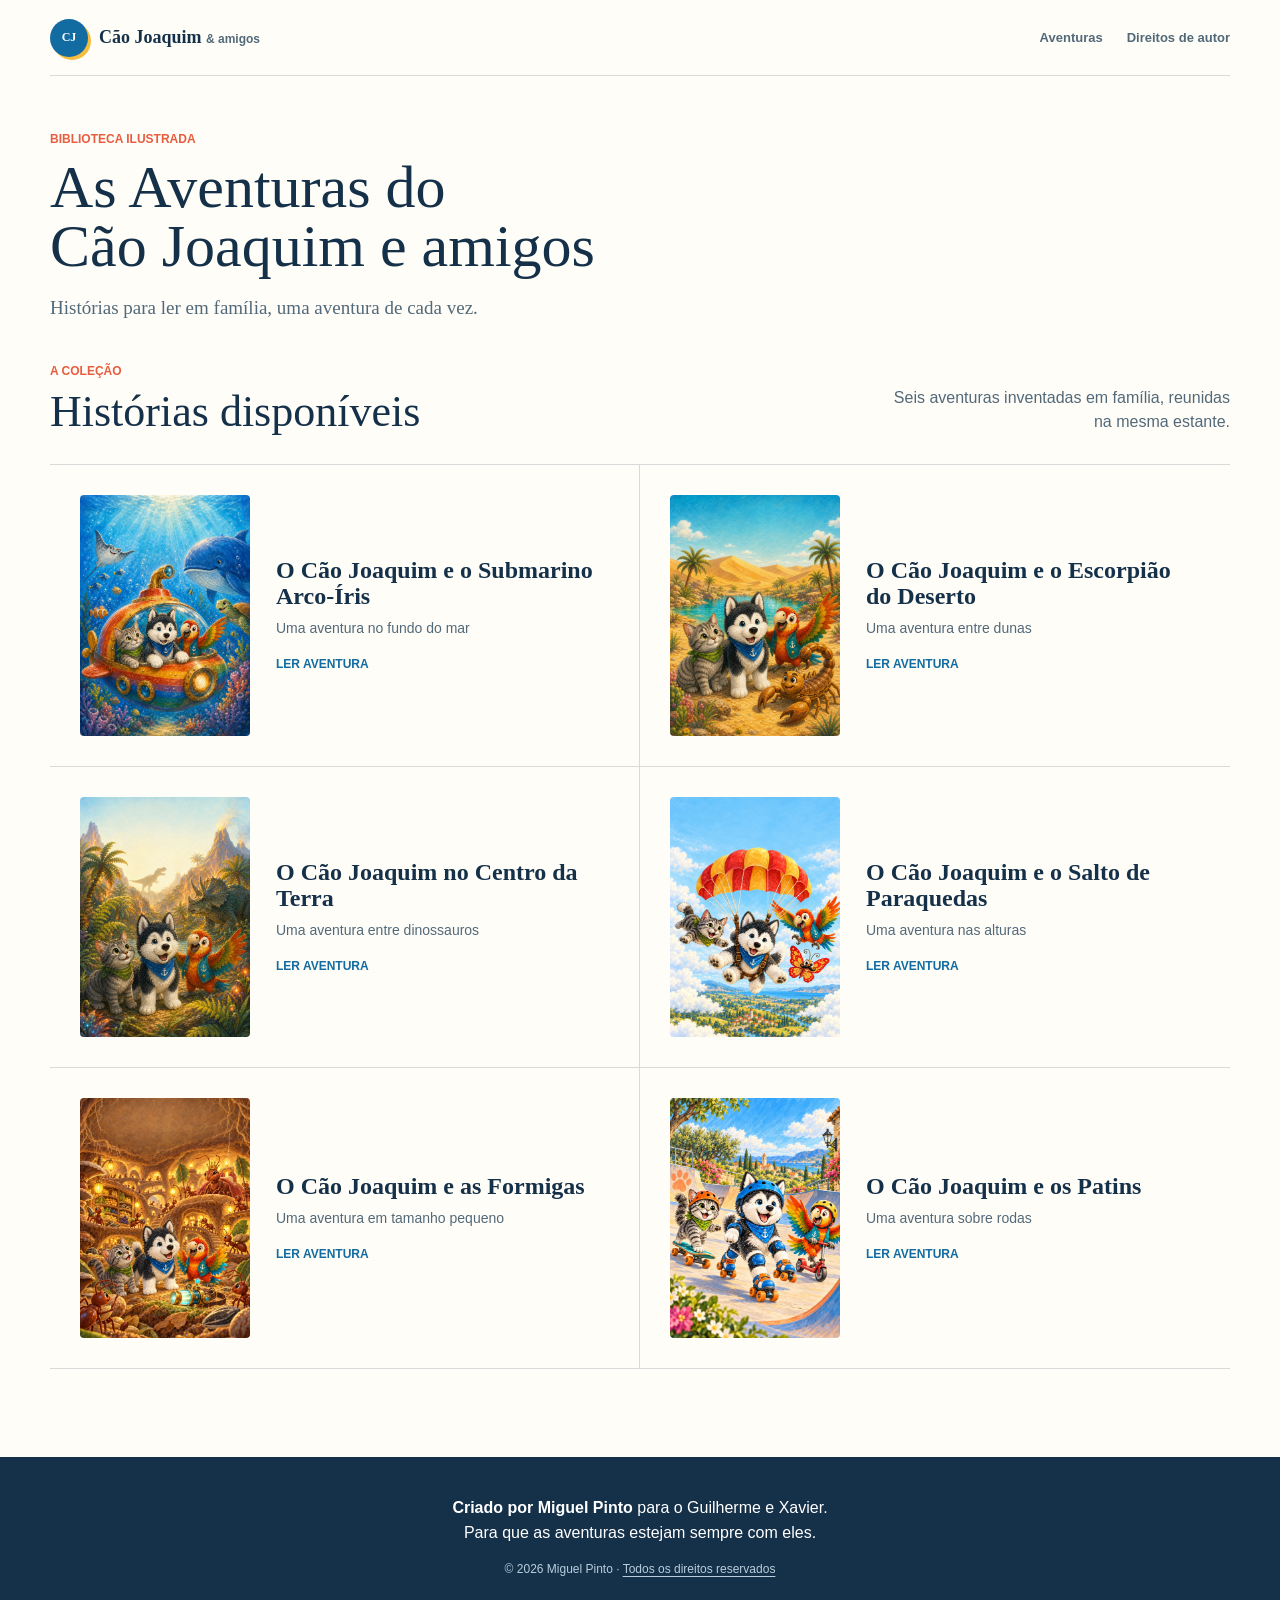
==== index.html @ 84d0a7e4 "Add Cão Joaquim roller-skating story" ====
<!doctype html>
<html lang="pt-PT">
<head>
  <meta charset="utf-8">
  <meta name="viewport" content="width=device-width, initial-scale=1, viewport-fit=cover">
  <meta name="description" content="As Aventuras do Cão Joaquim e amigos: histórias ilustradas para ler e reler em família.">
  <meta name="theme-color" content="#eaf7fc">
  <meta name="copyright" content="© 2026 Miguel Pinto. Todos os direitos reservados.">
  <title>As Aventuras do Cão Joaquim e amigos</title>
  <link rel="icon" href="assets/favicon.svg" type="image/svg+xml">
  <link rel="preload" as="image" href="books/cao-joaquim-submarino/images/cover.webp">
  <link rel="preload" as="image" href="books/cao-joaquim-deserto/images/cover.webp">
  <link rel="preload" as="image" href="books/cao-joaquim-centro-terra/images/cover.webp">
  <link rel="preload" as="image" href="books/cao-joaquim-paraquedas/images/cover.webp">
  <link rel="preload" as="image" href="books/cao-joaquim-formigas/images/cover.webp">
  <link rel="preload" as="image" href="books/cao-joaquim-patins/images/cover.webp">
  <link rel="stylesheet" href="assets/css/site.css">
</head>
<body class="library-body">
  <header class="library-header">
    <a class="brand" href="index.html" aria-label="Página inicial">
      <span class="brand-mark" aria-hidden="true">CJ</span>
      <span>Cão Joaquim <small>&amp; amigos</small></span>
    </a>
    <nav aria-label="Navegação principal">
      <a href="#aventuras">Aventuras</a>
      <a href="direitos.html">Direitos de autor</a>
    </nav>
  </header>

  <main>
    <section class="collection-intro" aria-labelledby="collection-title">
      <p class="eyebrow">Biblioteca ilustrada</p>
      <h1 id="collection-title">As Aventuras do<br>Cão Joaquim e amigos</h1>
      <p>Histórias para ler em família, uma aventura de cada vez.</p>
    </section>

    <section class="books-section" id="aventuras" aria-labelledby="books-title">
      <div class="section-heading">
        <div>
          <p class="section-kicker">A coleção</p>
          <h2 id="books-title">Histórias disponíveis</h2>
        </div>
        <p>Seis aventuras inventadas em família, reunidas na mesma estante.</p>
      </div>
      <div class="book-grid" id="bookGrid" aria-label="Livros"></div>
    </section>
  </main>

  <footer class="library-footer">
    <p><strong>Criado por Miguel Pinto</strong> para o Guilherme e Xavier.</p>
    <p>Para que as aventuras estejam sempre com eles.</p>
    <p>© 2026 Miguel Pinto · <a href="direitos.html">Todos os direitos reservados</a></p>
  </footer>
  <script src="assets/js/library.js?v=20260929-1"></script>
</body>
</html>
---- assets/css/site.css ----
:root {
  --sky: #eaf7fc;
  --paper: #fffdf8;
  --white: #ffffff;
  --ink: #153049;
  --muted: #526979;
  --blue: #126ba1;
  --blue-dark: #0a507d;
  --coral: #e85d3f;
  --sun: #f5bd3e;
  --seafoam: #ccefe5;
  --line: rgba(21, 48, 73, .16);
  --shadow: rgba(17, 55, 80, .16);
}

* { box-sizing: border-box; letter-spacing: 0; }
html { scroll-behavior: smooth; }
html, body { min-height: 100%; margin: 0; }
body {
  color: var(--ink);
  background: var(--sky);
  font-family: Arial, Helvetica, sans-serif;
  -webkit-font-smoothing: antialiased;
}
button, img, a { -webkit-tap-highlight-color: transparent; }
a { color: inherit; }
img { max-width: 100%; }

/* Shared */
.eyebrow, .section-kicker {
  margin: 0 0 12px;
  color: var(--coral);
  font-size: 12px;
  font-weight: 800;
  text-transform: uppercase;
}
.library-header a:focus-visible,
.library-card:focus-visible,
.nav-button:focus-visible,
.reader-home:focus-visible {
  outline: 3px solid var(--coral);
  outline-offset: 3px;
}

/* Library */
.library-body { background: var(--paper); }
.library-header {
  width: min(1180px, calc(100% - 40px));
  min-height: 76px;
  margin: 0 auto;
  display: flex;
  align-items: center;
  justify-content: space-between;
  gap: 24px;
  border-bottom: 1px solid var(--line);
}
.brand {
  display: inline-flex;
  align-items: center;
  gap: 11px;
  font-family: Georgia, "Times New Roman", serif;
  font-size: 18px;
  font-weight: 700;
  text-decoration: none;
}
.brand small { color: var(--muted); font: 600 12px/1 Arial, Helvetica, sans-serif; }
.brand-mark, .reader-brand {
  width: 38px;
  aspect-ratio: 1;
  display: grid;
  place-items: center;
  flex: 0 0 auto;
  border-radius: 50%;
  color: var(--white);
  background: var(--blue);
  font-size: 12px;
  font-weight: 900;
  box-shadow: 3px 3px 0 var(--sun);
}
.library-header nav { display: flex; align-items: center; gap: 24px; }
.library-header nav a {
  color: var(--muted);
  font-size: 13px;
  font-weight: 700;
  text-decoration: none;
}
.library-header nav a:hover { color: var(--blue); }

.library-body main { overflow: hidden; }
.collection-intro {
  width: min(1180px, calc(100% - 40px));
  margin: 0 auto;
  padding: 56px 0 42px;
}
.collection-intro h1 {
  max-width: 820px;
  margin: 0;
  font: 400 60px/.98 Georgia, "Times New Roman", serif;
}
.collection-intro > p:last-child {
  max-width: 590px;
  margin: 18px 0 0;
  color: var(--muted);
  font: 400 19px/1.5 Georgia, "Times New Roman", serif;
}

.books-section {
  width: min(1180px, calc(100% - 40px));
  margin: 0 auto;
  padding-bottom: 88px;
}
.section-heading {
  display: flex;
  align-items: end;
  justify-content: space-between;
  gap: 30px;
  margin-bottom: 30px;
}
.section-heading h2 { margin: 0; font: 400 44px/1 Georgia, "Times New Roman", serif; }
.section-heading > p { max-width: 350px; margin: 0; color: var(--muted); line-height: 1.5; text-align: right; }
.book-grid { display: grid; grid-template-columns: repeat(2, minmax(0, 1fr)); border-top: 1px solid var(--line); }
.library-card {
  min-width: 0;
  display: grid;
  grid-template-columns: 170px minmax(0, 1fr);
  gap: 26px;
  align-items: center;
  padding: 30px;
  border-bottom: 1px solid var(--line);
  text-decoration: none;
}
.library-card:nth-child(odd) { border-right: 1px solid var(--line); }
.library-card:hover { background: #f4fbfd; }
.card-cover {
  position: relative;
  aspect-ratio: .707 / 1;
  overflow: hidden;
  border-radius: 4px;
  background: #d7edf7;
}
.card-cover img { width: 100%; height: 100%; display: block; object-fit: cover; }
.card-info h3 { margin: 0 0 8px; font: 700 24px/1.08 Georgia, "Times New Roman", serif; }
.card-info p { margin: 0; color: var(--muted); font-size: 14px; line-height: 1.5; }
.card-tag {
  display: inline-block;
  margin-top: 18px;
  color: var(--blue);
  font-size: 12px;
  font-weight: 900;
  text-transform: uppercase;
}
.library-card.soon { color: #6a7780; }
.library-card.soon:hover { background: transparent; }
.placeholder-cover {
  height: 100%;
  display: grid;
  place-items: center;
  border: 2px dashed rgba(21,48,73,.24);
  color: var(--blue);
  background: var(--sky);
  font: 700 42px/1 Georgia, serif;
}
.library-footer {
  padding: 42px 20px;
  color: var(--white);
  background: var(--ink);
  text-align: center;
}
.library-footer p { margin: 0 0 7px; }
.library-footer p:last-child { margin-top: 20px; color: #b8cedd; font-size: 12px; }
.library-footer a { text-underline-offset: 3px; }

/* Reader */
.reader-body { overflow: hidden; background: #d9edf6; }
.site-shell { min-height: 100svh; display: grid; grid-template-rows: 58px minmax(0, 1fr) 72px; }
.site-header {
  position: relative;
  z-index: 3;
  display: grid;
  grid-template-columns: 1fr minmax(0, 2fr) 1fr;
  align-items: center;
  gap: 16px;
  padding: 0 22px;
  border-bottom: 1px solid var(--line);
  background: rgba(255,255,255,.92);
}
.reader-home {
  justify-self: start;
  display: inline-flex;
  align-items: center;
  gap: 8px;
  color: var(--muted);
  font-size: 13px;
  font-weight: 700;
  text-decoration: none;
}
.site-title {
  margin: 0;
  overflow: hidden;
  color: var(--ink);
  font: 400 16px/1 Georgia, "Times New Roman", serif;
  text-align: center;
  text-overflow: ellipsis;
  white-space: nowrap;
}
.reader-brand { width: 34px; justify-self: end; box-shadow: 2px 2px 0 var(--sun); }
.reader { min-height: 0; position: relative; }
.stage {
  width: 100%;
  height: 100%;
  display: grid;
  place-items: center;
  overflow: hidden;
  padding: 14px 24px;
  touch-action: pan-y;
}
.book {
  min-width: 0;
  max-height: 100%;
  display: grid;
  isolation: isolate;
  filter: drop-shadow(0 16px 20px var(--shadow));
  animation: page-in 180ms ease-out both;
}
.book.spread {
  width: min(92vw, calc((100svh - 166px) * 1.64), 1280px);
  grid-template-columns: repeat(2, minmax(0, 1fr));
  aspect-ratio: 1.64 / 1;
}
.book.single {
  width: min(88vw, calc((100svh - 166px) * .82), 640px);
  grid-template-columns: minmax(0, 1fr);
  aspect-ratio: .82 / 1;
}
.book.single.image-view {
  width: min(94vw, calc((100svh - 166px) * 1.414), 1100px);
  aspect-ratio: 1.414 / 1;
}
.book-page {
  position: relative;
  min-width: 0;
  aspect-ratio: .82 / 1;
  overflow: hidden;
  border: 1px solid var(--line);
  background: var(--paper);
}
.book.single.image-view .book-page { aspect-ratio: 1.414 / 1; }
.book.spread .book-page.left { border-right: 0; }
.book.spread .book-page.right { box-shadow: inset 16px 0 18px -22px rgba(0,0,0,.42); }
.image-page { display: flex; align-items: center; justify-content: center; background: #d8edf5; }
.image-page img { width: 100%; height: 100%; display: block; object-fit: contain; user-select: none; -webkit-user-drag: none; }
.cover-page { background: #0f74aa; }
.cover-page img { width: 100%; height: 100%; display: block; object-fit: cover; user-select: none; -webkit-user-drag: none; }
.reader-cover-copy {
  position: absolute;
  inset: 5% 7% auto;
  color: #083e68;
  text-align: center;
  text-shadow: 0 2px 0 rgba(255,255,255,.92), 0 0 12px rgba(255,255,255,.8);
}
.reader-cover-copy h1 { margin: 0; font: 700 32px/.95 Georgia, "Times New Roman", serif; }
.reader-cover-copy p { margin: 6px 0 0; color: #c74630; font: 700 27px/.95 Georgia, "Times New Roman", serif; }
.reader-cover-credit {
  position: absolute;
  inset: auto 8% 3.4%;
  margin: 0;
  color: var(--white);
  font: 700 11px/1.25 Arial, Helvetica, sans-serif;
  text-align: center;
  text-shadow: 0 1px 4px rgba(0,0,0,.7);
}
.text-page, .ending-page, .sound-page {
  display: flex;
  align-items: center;
  justify-content: center;
  padding: 10%;
  background: var(--paper);
}
.text-page::before, .ending-page::before, .sound-page::before {
  content: "";
  position: absolute;
  inset: 4%;
  border: 1px solid rgba(18,107,161,.12);
  pointer-events: none;
}
.story-block { width: min(100%, 420px); position: relative; z-index: 1; }
.story-block h2 { margin: 0 0 20px; color: var(--blue-dark); font: 700 30px/1.05 Georgia, "Times New Roman", serif; }
.story-block p { margin: 0 0 11px; font: 400 15px/1.52 Georgia, "Times New Roman", serif; }
.sound-word {
  display: block;
  margin: 0 0 24px;
  color: var(--coral);
  font: 900 68px/.9 Arial, Helvetica, sans-serif;
  transform: rotate(-3deg);
}
.ending-page .story-block { text-align: center; }
.end-mark { margin-top: 24px !important; color: var(--coral); font-style: italic !important; font-weight: 700 !important; }
.page-number { position: absolute; bottom: 3.2%; color: #8c9ca6; font-size: 10px; line-height: 1; }
.page-number.left { left: 4.2%; }
.page-number.right { right: 4.2%; }
.reader-controls {
  position: relative;
  z-index: 3;
  display: grid;
  grid-template-columns: 48px minmax(130px, 240px) 48px;
  align-items: center;
  justify-content: center;
  gap: 16px;
  padding: 8px 20px 12px;
  border-top: 1px solid var(--line);
  background: rgba(255,255,255,.92);
}
.nav-button {
  width: 48px;
  height: 48px;
  display: grid;
  place-items: center;
  border: 2px solid var(--ink);
  border-radius: 50%;
  color: var(--ink);
  background: var(--white);
  cursor: pointer;
  font-size: 22px;
  transition: background 150ms ease, color 150ms ease;
}
.nav-button:hover:not(:disabled) { color: var(--white); background: var(--ink); }
.nav-button:disabled { border-color: #aebbc3; color: #aebbc3; cursor: default; opacity: .55; }
.reader-position { min-width: 0; text-align: center; }
.reader-position output { display: block; margin: 0 0 8px; color: var(--muted); font-size: 11px; font-weight: 700; }
.progress-track { width: 100%; height: 4px; overflow: hidden; border-radius: 2px; background: #c3d9e5; }
.progress-track span { display: block; width: 0; height: 100%; background: var(--coral); transition: width 180ms ease-out; }
.noscript { position: fixed; inset: 0; z-index: 10; display: grid; place-items: center; padding: 24px; background: var(--sky); text-align: center; }

/* Rights */
.rights-body { background: var(--paper); }
.rights-shell { width: min(760px, calc(100% - 40px)); margin: 0 auto; padding: 64px 0 88px; }
.rights-back { display: inline-block; margin-bottom: 56px; color: var(--muted); font-size: 13px; font-weight: 700; text-decoration: none; }
.rights-shell h1 { margin: 0 0 14px; font: 400 60px/1 Georgia, "Times New Roman", serif; }
.rights-lead { margin: 0 0 42px; color: var(--muted); font: 400 19px/1.5 Georgia, "Times New Roman", serif; }
.rights-content { padding: 34px 0; border-top: 2px solid var(--ink); border-bottom: 1px solid var(--line); }
.rights-content h2 { margin: 32px 0 10px; font: 700 23px/1.15 Georgia, "Times New Roman", serif; }
.rights-content h2:first-child { margin-top: 0; }
.rights-content p, .rights-content li { line-height: 1.65; }
.rights-content li { margin-bottom: 7px; }
.rights-note { margin-top: 28px; color: var(--muted); font-size: 13px; line-height: 1.55; }

@keyframes page-in {
  from { opacity: 0; transform: translateX(var(--entry-x, 0)); }
  to { opacity: 1; transform: translateX(0); }
}

@media (max-width: 900px) {
  .collection-intro h1 { font-size: 52px; }
  .library-card { grid-template-columns: 140px minmax(0, 1fr); }
}

@media (max-width: 720px) {
  .library-header { width: min(100% - 28px, 1180px); min-height: 66px; }
  .library-header nav { gap: 14px; }
  .library-header nav a:first-child { display: none; }
  .brand { font-size: 16px; }
  .brand small { display: block; margin-top: 2px; }
  .collection-intro { width: min(100% - 28px, 1180px); padding: 42px 0 34px; }
  .collection-intro h1 { font-size: 42px; }
  .collection-intro > p:last-child { font-size: 17px; }
  .books-section { width: min(100% - 28px, 1180px); padding-bottom: 64px; }
  .section-heading { align-items: start; flex-direction: column; }
  .section-heading h2 { font-size: 36px; }
  .section-heading > p { text-align: left; }
  .book-grid { grid-template-columns: 1fr; }
  .library-card, .library-card:nth-child(odd) { grid-template-columns: 110px minmax(0, 1fr); padding: 22px 0; border-right: 0; }
  .card-info h3 { font-size: 21px; }

  .site-shell { grid-template-rows: 52px minmax(0, 1fr) 68px; }
  .site-header { grid-template-columns: auto minmax(0, 1fr) auto; padding: 0 12px; gap: 9px; }
  .reader-home span:last-child { display: none; }
  .site-title { font-size: 14px; }
  .reader-brand { width: 30px; font-size: 10px; }
  .stage { padding: 10px 12px; }
  .book.single { width: min(92vw, calc((100svh - 140px) * .82)); }
  .book.single.image-view { width: min(96vw, calc((100svh - 140px) * 1.414)); }
  .story-block h2 { font-size: 26px; }
  .story-block p { font-size: 14px; line-height: 1.45; }
  .sound-word { font-size: 52px; }
  .reader-cover-copy h1 { font-size: 28px; }
  .reader-cover-copy p { font-size: 24px; }
  .reader-controls { grid-template-columns: 46px minmax(100px, 170px) 46px; gap: 10px; padding: 7px 12px 9px; }
  .nav-button { width: 46px; height: 46px; }

  .rights-shell { width: min(100% - 32px, 760px); padding: 46px 0 64px; }
  .rights-back { margin-bottom: 40px; }
  .rights-shell h1 { font-size: 44px; }
}

@media (max-height: 590px) {
  .site-shell { grid-template-rows: 44px minmax(0, 1fr) 58px; }
  .stage { padding: 7px 16px; }
  .book.spread { width: min(92vw, calc((100svh - 116px) * 1.64)); }
  .book.single { width: min(86vw, calc((100svh - 116px) * .82)); }
  .book.single.image-view { width: min(92vw, calc((100svh - 116px) * 1.414)); }
  .story-block h2 { margin-bottom: 12px; font-size: 23px; }
  .story-block p { margin-bottom: 7px; font-size: 12px; line-height: 1.32; }
  .sound-word { margin-bottom: 12px; font-size: 46px; }
  .reader-controls { grid-template-columns: 42px minmax(100px, 180px) 42px; padding: 4px 16px; }
  .nav-button { width: 42px; height: 42px; }
}

@media (prefers-reduced-motion: reduce) {
  html { scroll-behavior: auto; }
  .book, .library-card { animation: none; transition: none; }
  .progress-track span { transition: none; }
}
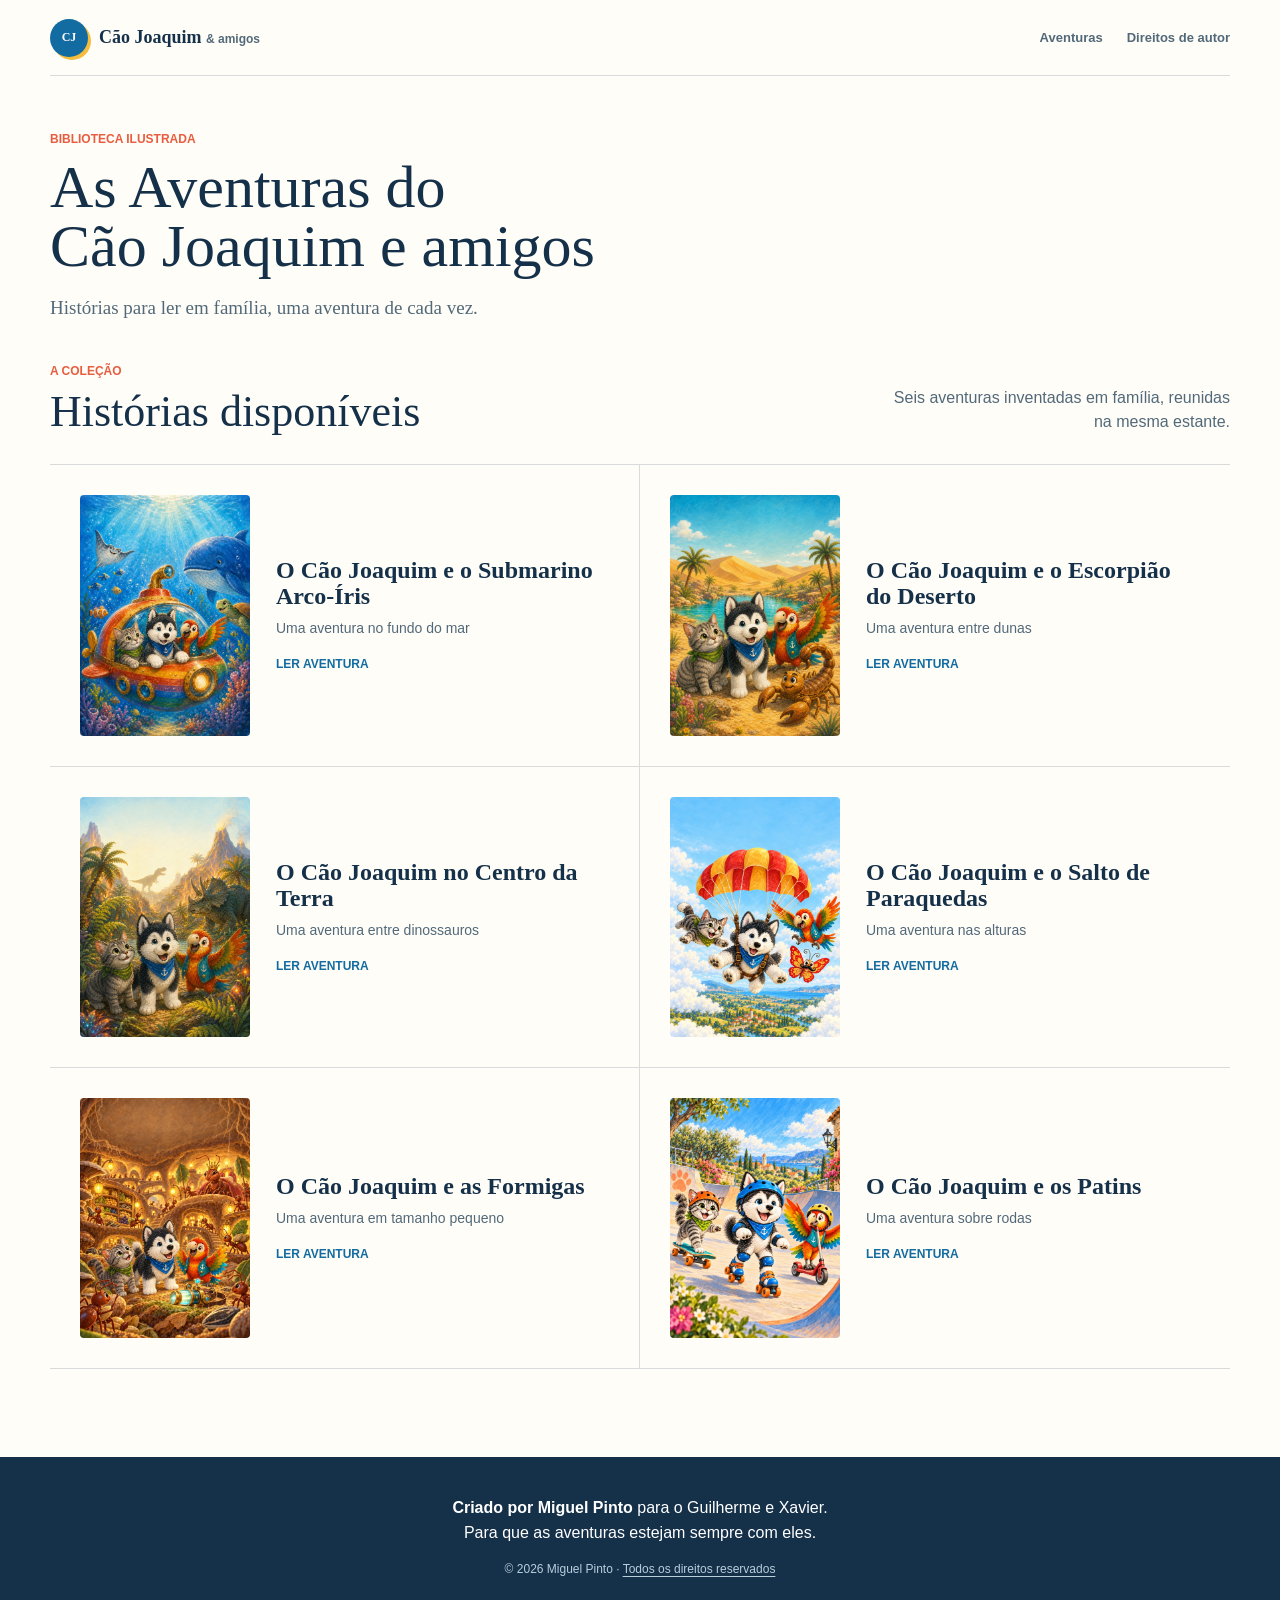
==== commit 9ffc59ed: "Correct anatomy in roller-skating illustrations" ====
--- a/index.html
+++ b/index.html
@@ -13,7 +13,7 @@
   <link rel="preload" as="image" href="books/cao-joaquim-centro-terra/images/cover.webp">
   <link rel="preload" as="image" href="books/cao-joaquim-paraquedas/images/cover.webp">
   <link rel="preload" as="image" href="books/cao-joaquim-formigas/images/cover.webp">
-  <link rel="preload" as="image" href="books/cao-joaquim-patins/images/cover.webp">
+  <link rel="preload" as="image" href="books/cao-joaquim-patins/images/cover.webp?v=20260929-2">
   <link rel="stylesheet" href="assets/css/site.css">
 </head>
 <body class="library-body">
@@ -52,6 +52,6 @@
     <p>Para que as aventuras estejam sempre com eles.</p>
     <p>© 2026 Miguel Pinto · <a href="direitos.html">Todos os direitos reservados</a></p>
   </footer>
-  <script src="assets/js/library.js?v=20260929-1"></script>
+  <script src="assets/js/library.js?v=20260929-2"></script>
 </body>
 </html>
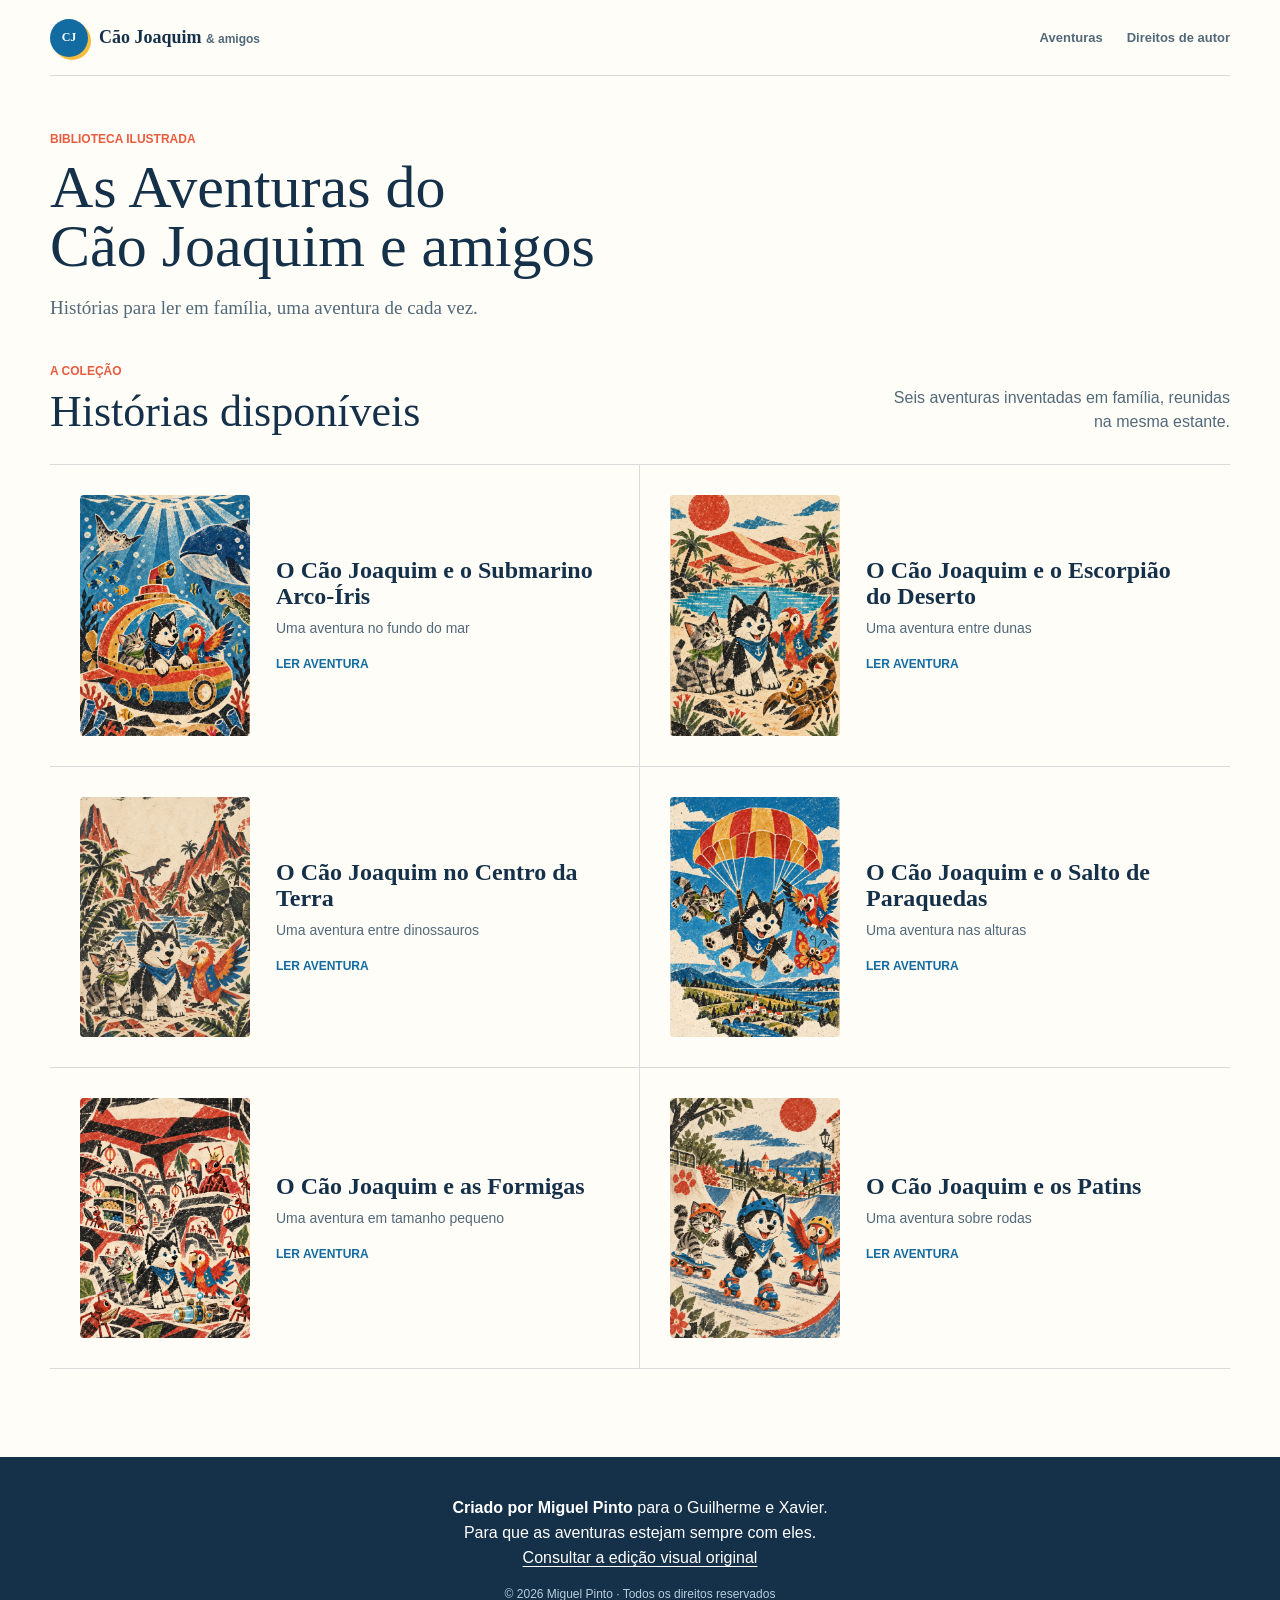
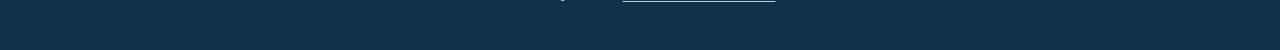
==== commit 8b0276bc: "Promote illustrated edition and archive V1" ====
--- a/index.html
+++ b/index.html
@@ -4,16 +4,16 @@
   <meta charset="utf-8">
   <meta name="viewport" content="width=device-width, initial-scale=1, viewport-fit=cover">
   <meta name="description" content="As Aventuras do Cão Joaquim e amigos: histórias ilustradas para ler e reler em família.">
-  <meta name="theme-color" content="#eaf7fc">
+  <meta name="theme-color" content="#f3eadb">
   <meta name="copyright" content="© 2026 Miguel Pinto. Todos os direitos reservados.">
   <title>As Aventuras do Cão Joaquim e amigos</title>
   <link rel="icon" href="assets/favicon.svg" type="image/svg+xml">
-  <link rel="preload" as="image" href="books/cao-joaquim-submarino/images/cover.webp">
-  <link rel="preload" as="image" href="books/cao-joaquim-deserto/images/cover.webp">
-  <link rel="preload" as="image" href="books/cao-joaquim-centro-terra/images/cover.webp">
-  <link rel="preload" as="image" href="books/cao-joaquim-paraquedas/images/cover.webp">
-  <link rel="preload" as="image" href="books/cao-joaquim-formigas/images/cover.webp">
-  <link rel="preload" as="image" href="books/cao-joaquim-patins/images/cover.webp?v=20260929-2">
+  <link rel="preload" as="image" href="books/cao-joaquim-submarino/images/cover.webp?v=20260929-4">
+  <link rel="preload" as="image" href="books/cao-joaquim-deserto/images/cover.webp?v=20260929-4">
+  <link rel="preload" as="image" href="books/cao-joaquim-centro-terra/images/cover.webp?v=20260929-4">
+  <link rel="preload" as="image" href="books/cao-joaquim-paraquedas/images/cover.webp?v=20260929-4">
+  <link rel="preload" as="image" href="books/cao-joaquim-formigas/images/cover.webp?v=20260929-4">
+  <link rel="preload" as="image" href="books/cao-joaquim-patins/images/cover.webp?v=20260929-4">
   <link rel="stylesheet" href="assets/css/site.css">
 </head>
 <body class="library-body">
@@ -50,8 +50,9 @@
   <footer class="library-footer">
     <p><strong>Criado por Miguel Pinto</strong> para o Guilherme e Xavier.</p>
     <p>Para que as aventuras estejam sempre com eles.</p>
+    <p><a href="v1/index.html">Consultar a edição visual original</a></p>
     <p>© 2026 Miguel Pinto · <a href="direitos.html">Todos os direitos reservados</a></p>
   </footer>
-  <script src="assets/js/library.js?v=20260929-2"></script>
+  <script src="assets/js/library.js?v=20260929-4"></script>
 </body>
 </html>
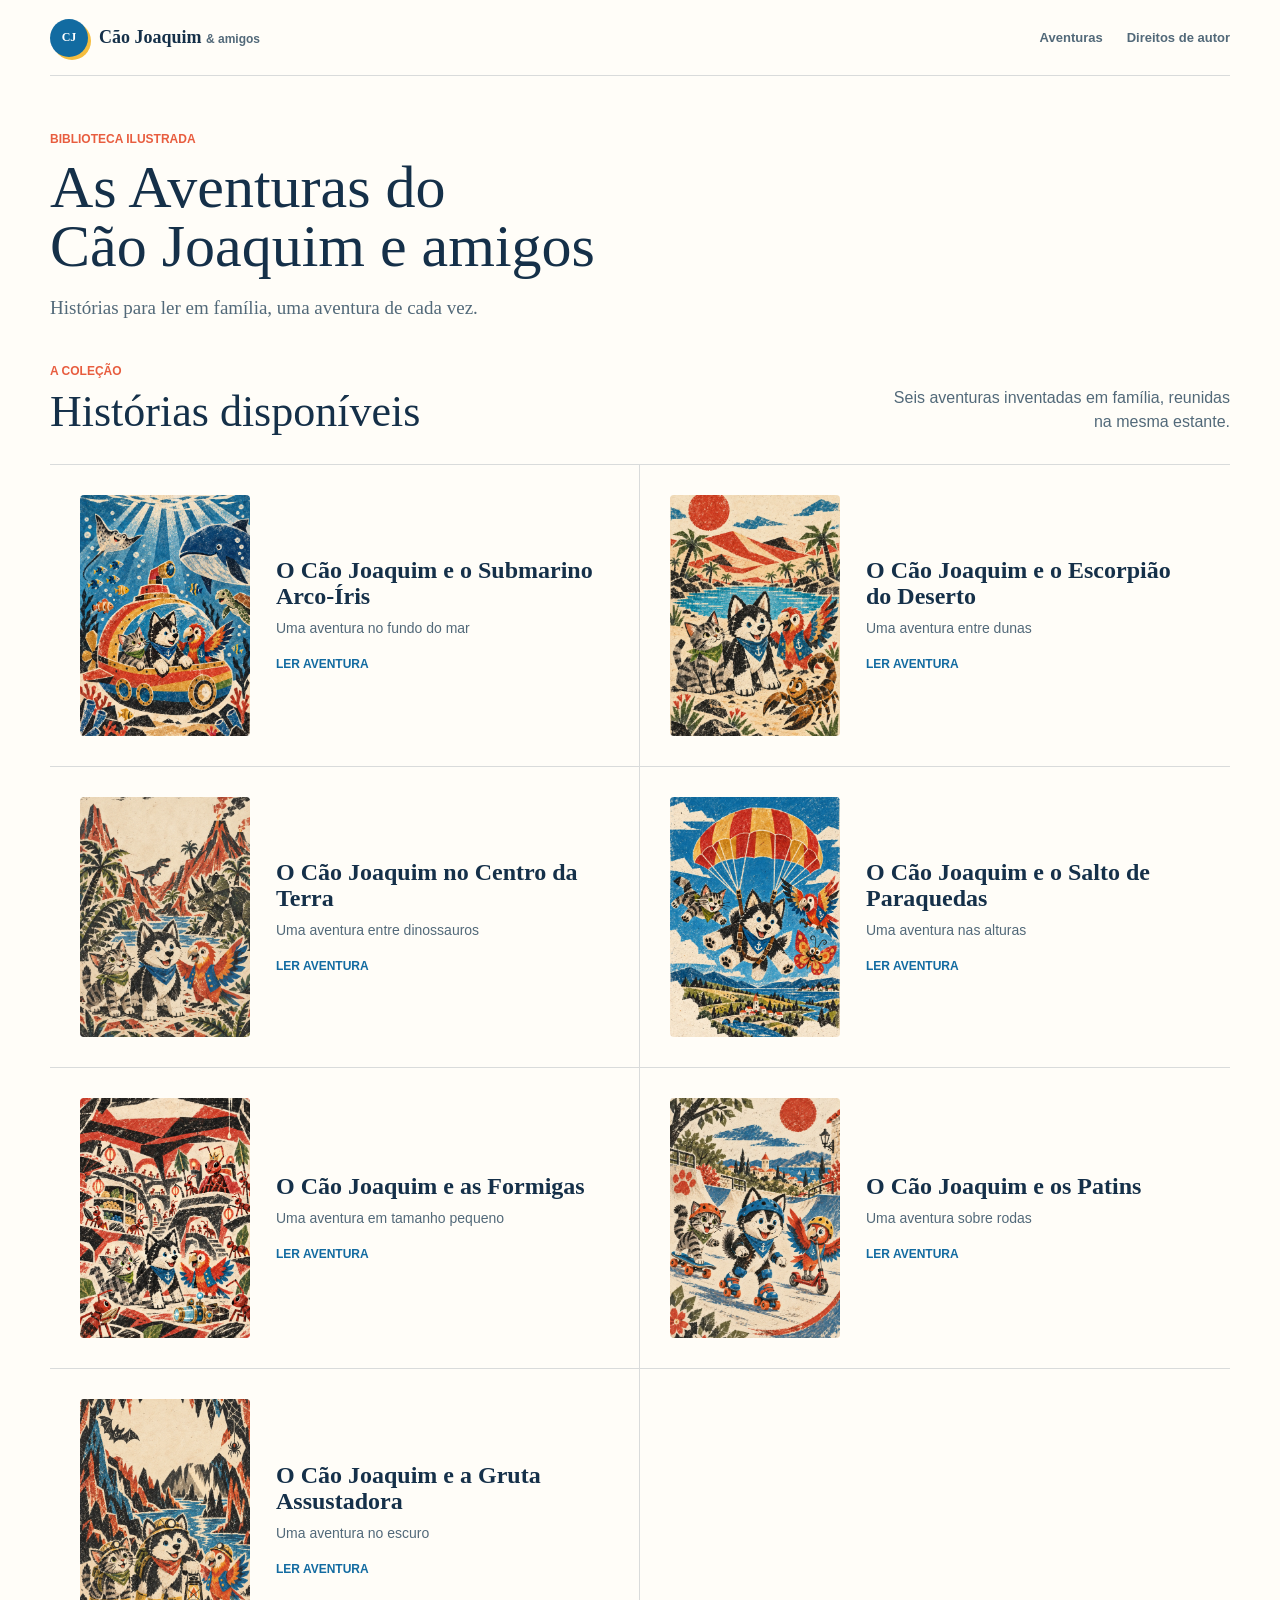
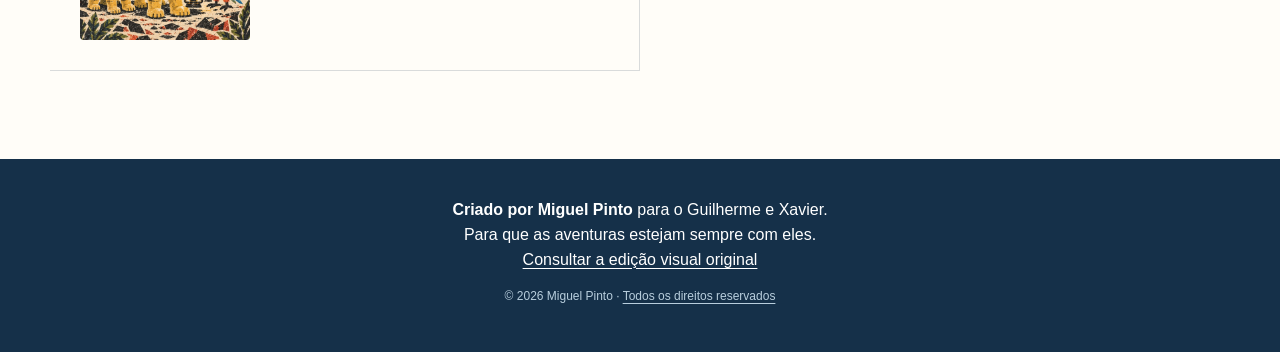
==== commit bf9d9bb2: "Adicionar historia da Gruta Assustadora" ====
--- a/index.html
+++ b/index.html
@@ -53,6 +53,6 @@
     <p><a href="v1/index.html">Consultar a edição visual original</a></p>
     <p>© 2026 Miguel Pinto · <a href="direitos.html">Todos os direitos reservados</a></p>
   </footer>
-  <script src="assets/js/library.js?v=20260929-4"></script>
+  <script src="assets/js/library.js?v=20261008-1"></script>
 </body>
 </html>
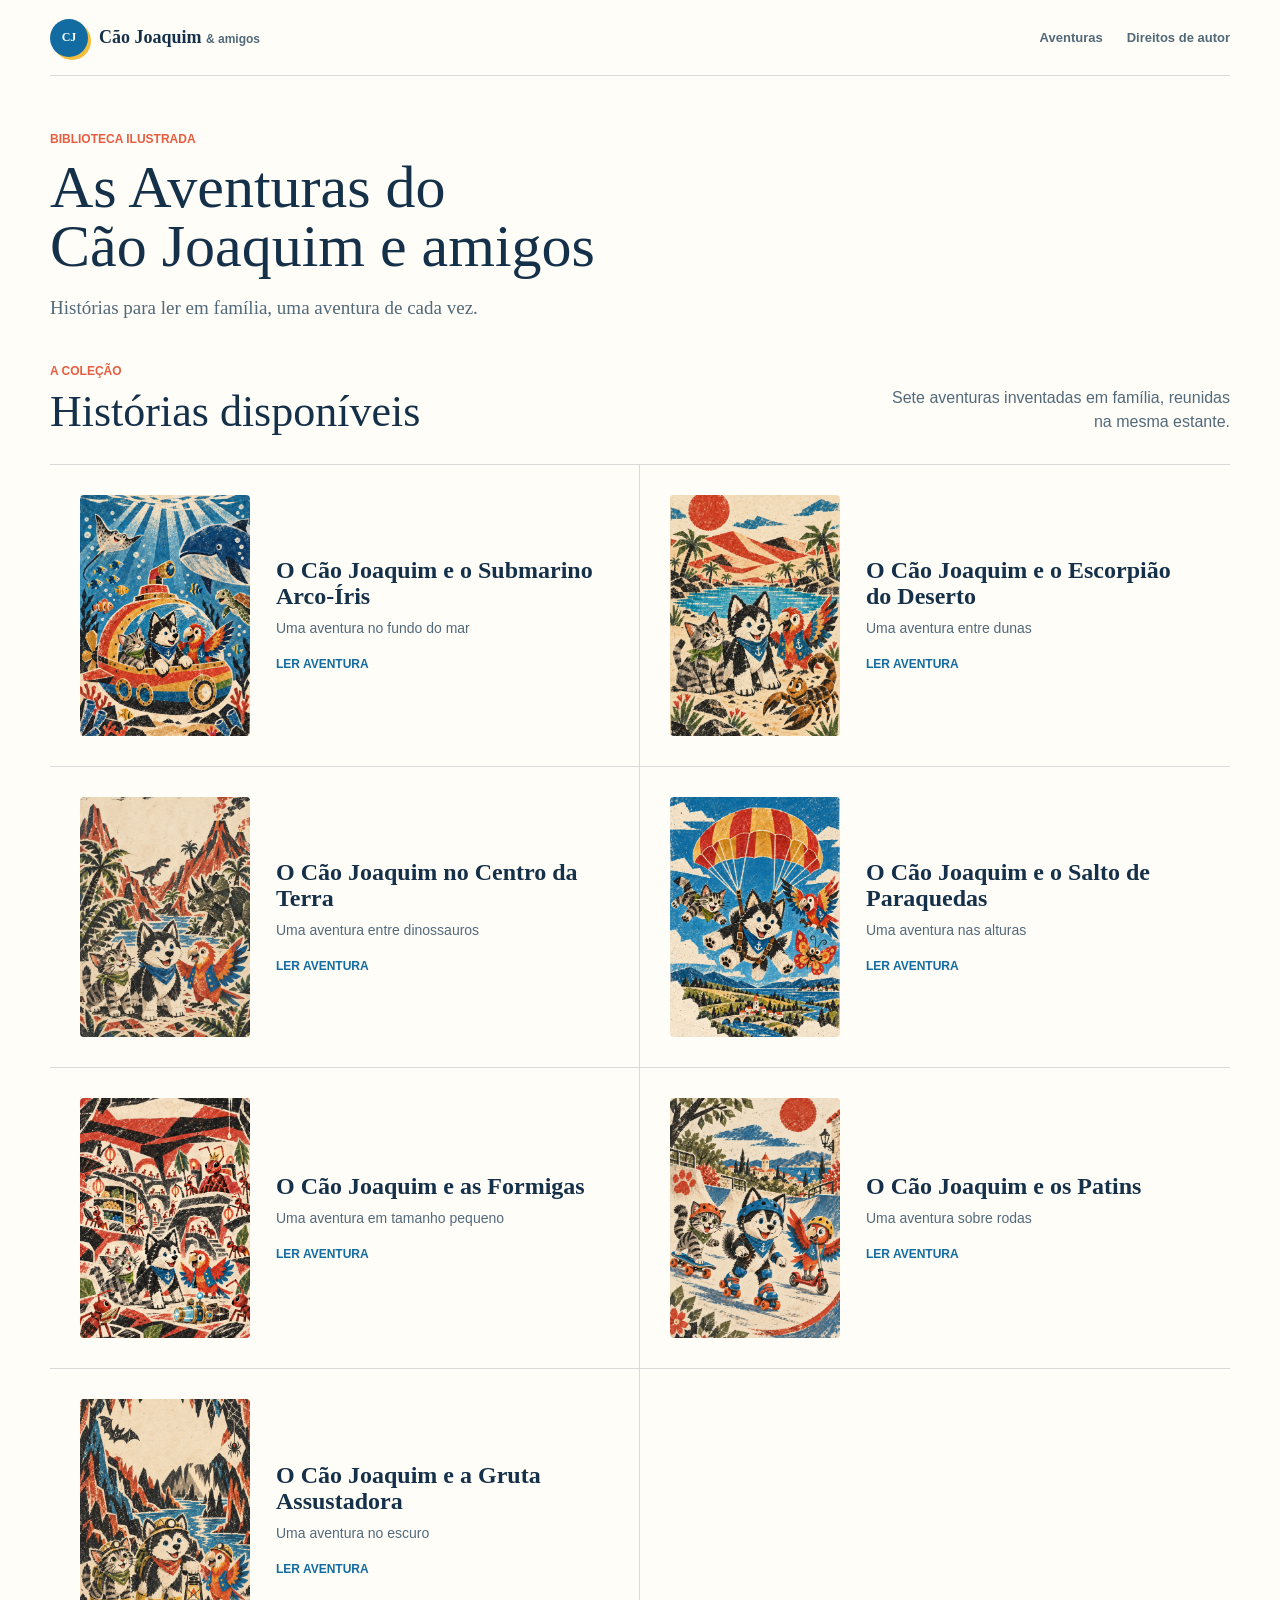
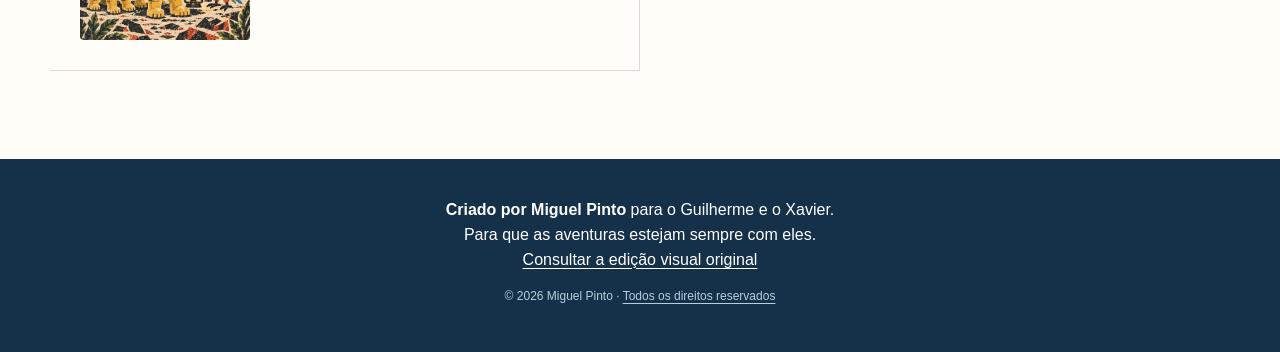
==== commit 64392ca1: "Aplicar revisao dos textos" ====
--- a/index.html
+++ b/index.html
@@ -41,18 +41,18 @@
           <p class="section-kicker">A coleção</p>
           <h2 id="books-title">Histórias disponíveis</h2>
         </div>
-        <p>Seis aventuras inventadas em família, reunidas na mesma estante.</p>
+        <p>Sete aventuras inventadas em família, reunidas na mesma estante.</p>
       </div>
       <div class="book-grid" id="bookGrid" aria-label="Livros"></div>
     </section>
   </main>
 
   <footer class="library-footer">
-    <p><strong>Criado por Miguel Pinto</strong> para o Guilherme e Xavier.</p>
+    <p><strong>Criado por Miguel Pinto</strong> para o Guilherme e o Xavier.</p>
     <p>Para que as aventuras estejam sempre com eles.</p>
     <p><a href="v1/index.html">Consultar a edição visual original</a></p>
     <p>© 2026 Miguel Pinto · <a href="direitos.html">Todos os direitos reservados</a></p>
   </footer>
-  <script src="assets/js/library.js?v=20261008-1"></script>
+  <script src="assets/js/library.js?v=20261013-1"></script>
 </body>
 </html>
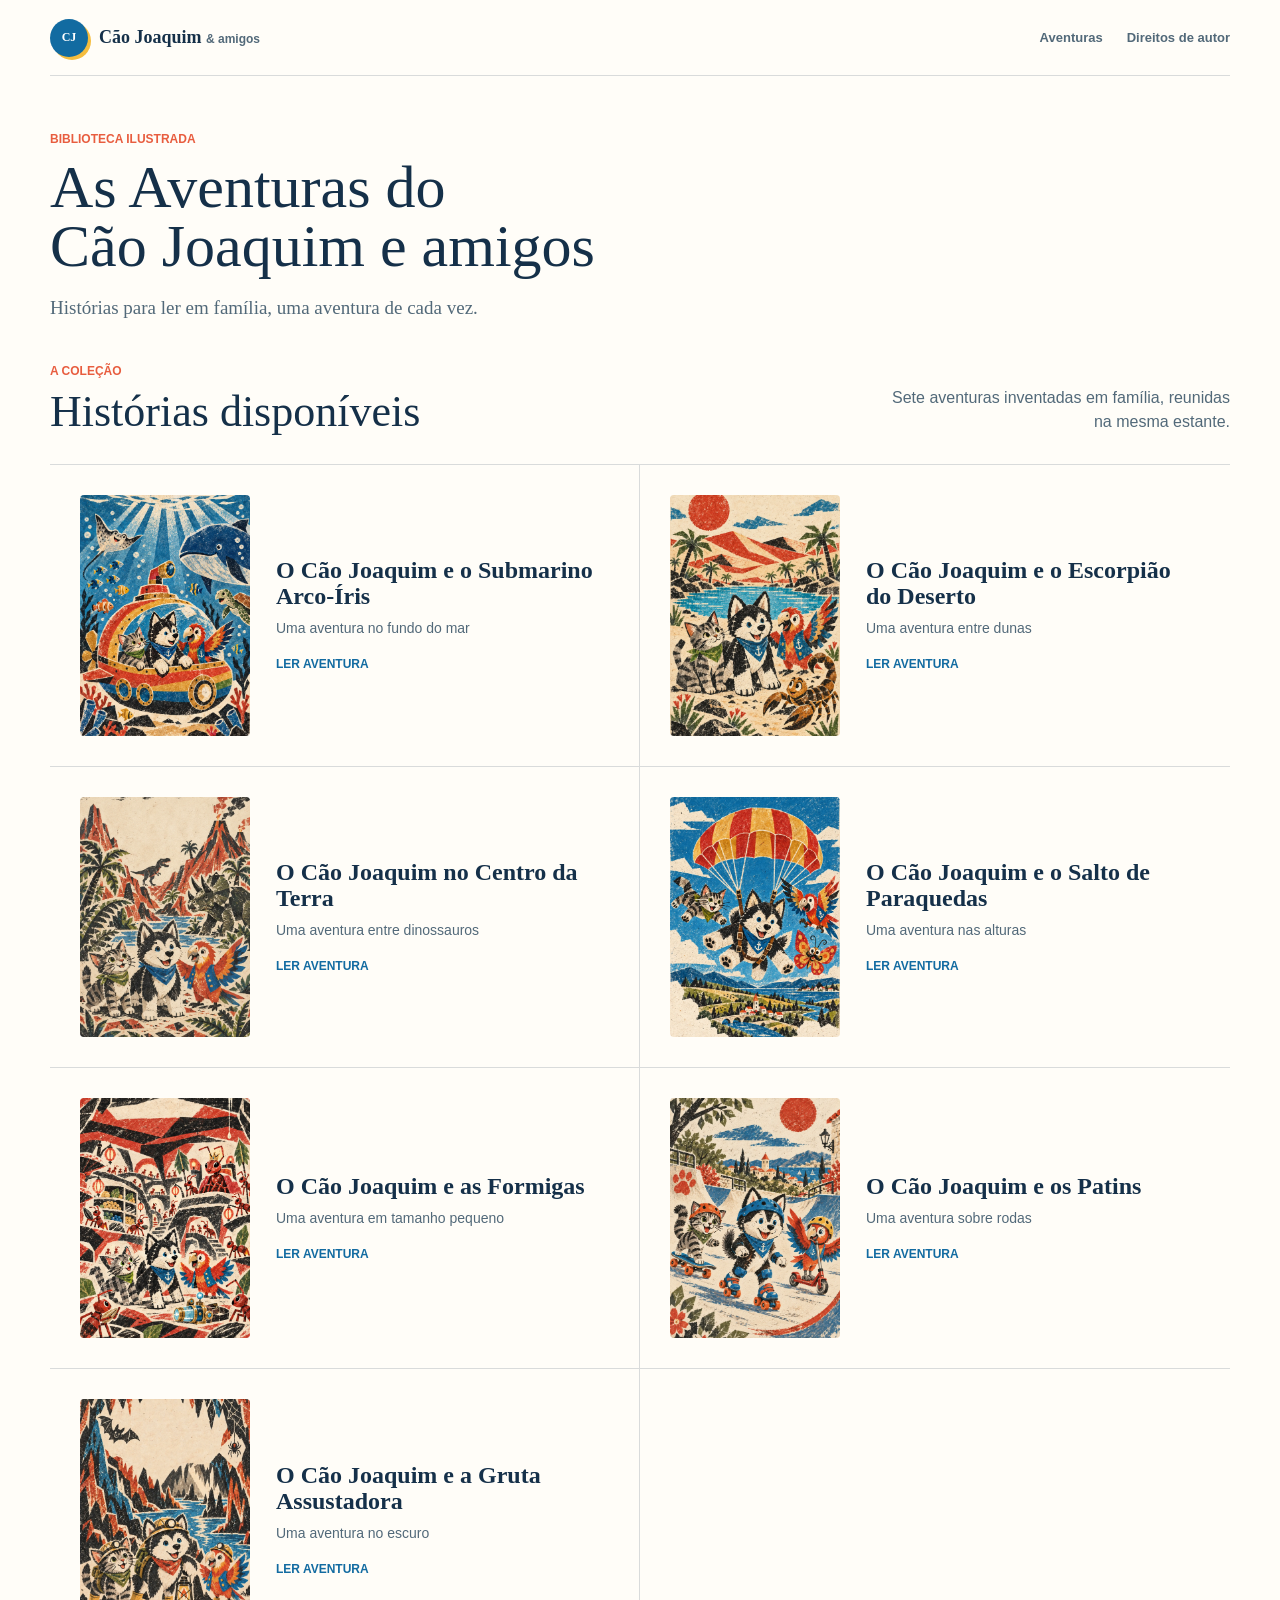
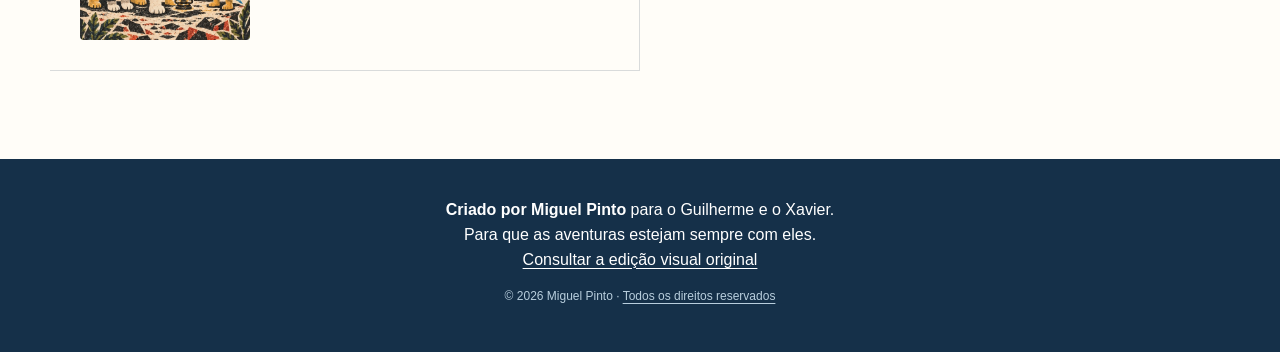
==== commit 713656e0: "Rever historia e ilustracoes da gruta" ====
--- a/index.html
+++ b/index.html
@@ -53,6 +53,6 @@
     <p><a href="v1/index.html">Consultar a edição visual original</a></p>
     <p>© 2026 Miguel Pinto · <a href="direitos.html">Todos os direitos reservados</a></p>
   </footer>
-  <script src="assets/js/library.js?v=20261013-1"></script>
+  <script src="assets/js/library.js?v=20261013-2"></script>
 </body>
 </html>
